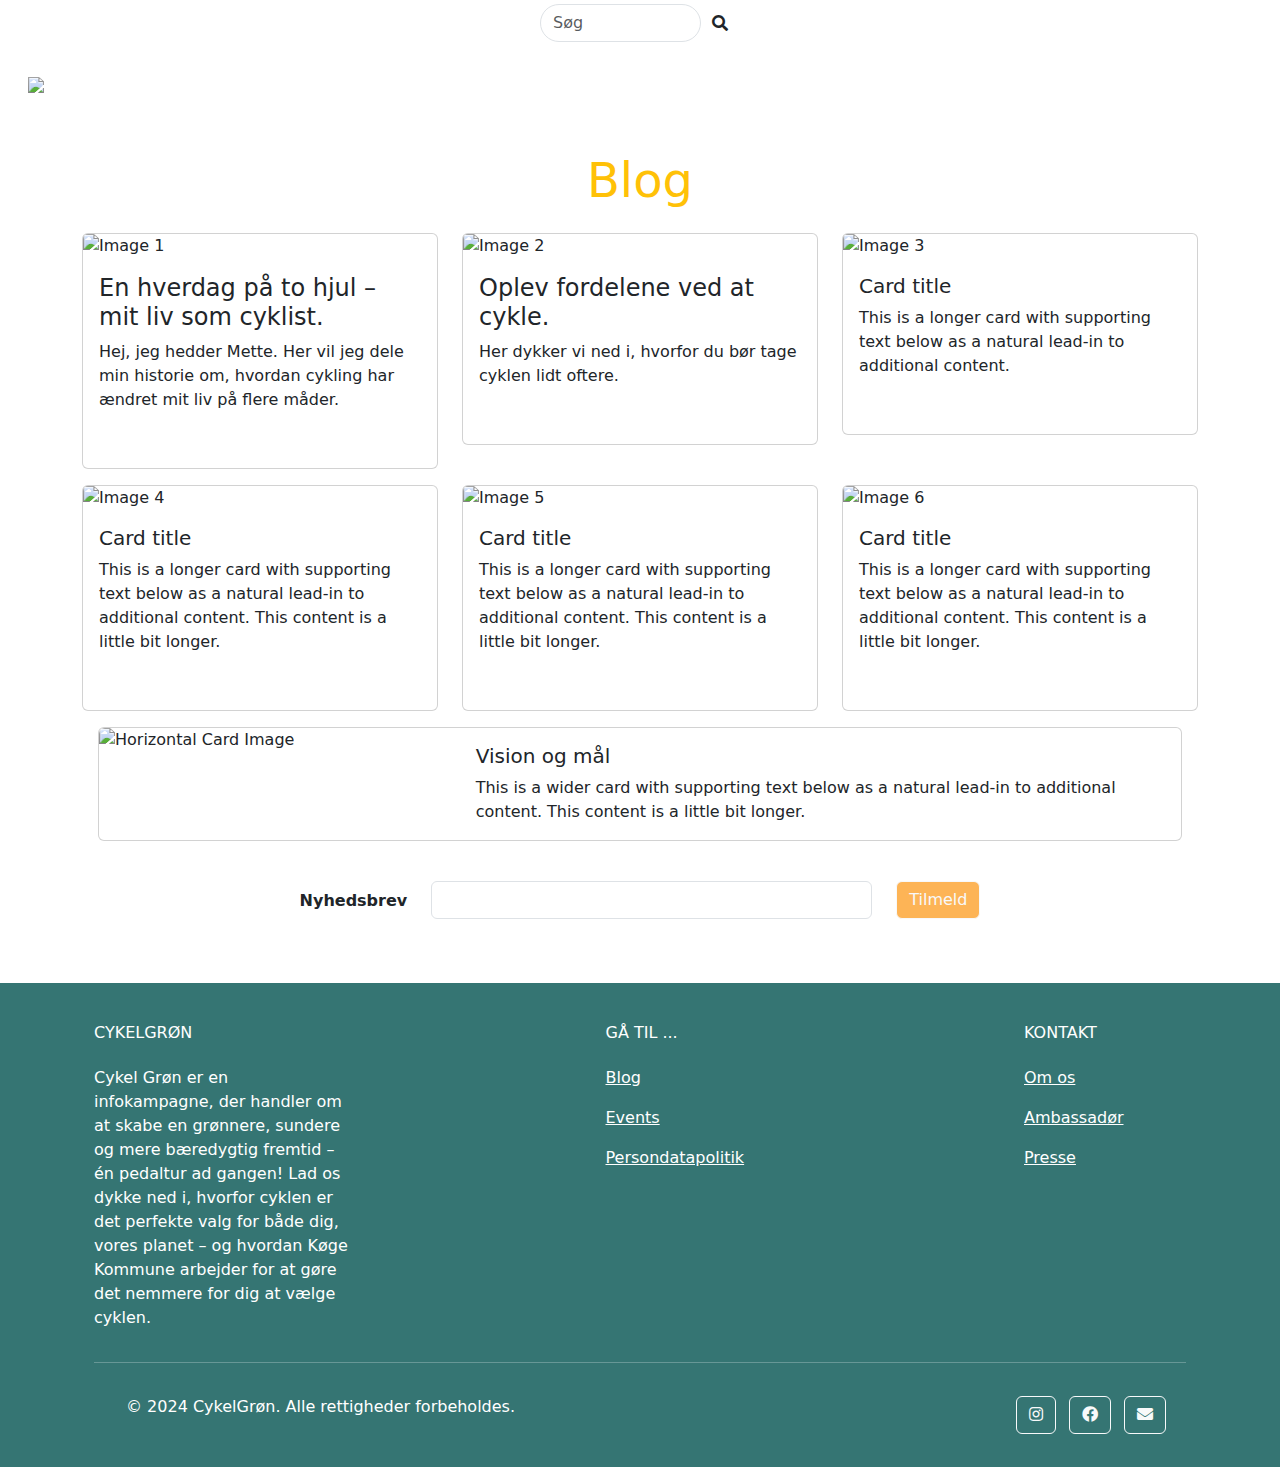
==== blog.html @ de94abfb "Add files via upload" ====
<!DOCTYPE html>
<html lang="da">

<head>
    <meta charset="UTF-8">
    <meta name="viewport" content="width=device-width, initial-scale=1.0">
    <link href="https://cdn.jsdelivr.net/npm/bootstrap@5.3.3/dist/css/bootstrap.min.css" rel="stylesheet"
        integrity="sha384-QWTKZyjpPEjISv5WaRU9OFeRpok6YctnYmDr5pNlyT2bRjXh0JMhjY6hW+ALEwIH" crossorigin="anonymous">
    <link rel="icon" type="image/x-icon" href="images/favicon.ico">
    <script src="https://cdn.jsdelivr.net/npm/bootstrap@5.3.3/dist/js/bootstrap.bundle.min.js"
        integrity="sha384-YvpcrYf0tY3lHB60NNkmXc5s9fDVZLESaAA55NDzOxhy9GkcIdslK1eN7N6jIeHz" crossorigin="anonymous"
        defer></script>
    <link rel="stylesheet" href="https://use.fontawesome.com/releases/v5.7.1/css/all.css">
    <link href="https://fonts.googleapis.com/css2?family=Poppins:wght@400;600&display=swap" rel="stylesheet">
    <link rel="stylesheet" href="style/style.css">
    <title>CykelGrøn</title>
</head>

<body>
    <!--Search button-->
    <div class="input-group rounded m-1 mx-auto" style="width: 200px;">
        <input type="search" class="form-control rounded-pill" placeholder="Søg" aria-label="Search"
            aria-describedby="search-addon">
        <span class="input-group-text border-0 rounded" id="search-addon" style="background-color: #ffffff;">
            <i class="fas fa-search"></i>
        </span>
    </div>
    <!--End of search button-->

    <!--Navbar-->
    <nav class="navbar navbar-expand-sm navbar-dark sticky-top" >
        <div class="container-fluid m-3">
            <a class="navbar-brand" href="index.html"><img src="images/Logo1.png" alt="logo" style="height: 15px;">CykelGrøn</a>
            <button class="navbar-toggler" type="button" data-bs-toggle="collapse" data-bs-target="#mynavbar">
                <span class="navbar-toggler-icon"></span>
            </button>
        </div>

        <div class="collapse navbar-collapse m-3" id="mynavbar">
            <ul class="navbar-nav me-auto">
                <li class="nav-item">
                    <a class="nav-link" href="blog.html">Blog</a>
                </li>
                <li class="nav-item">
                    <a class="nav-link" href="#">Events</a>
                </li>
                <li class="nav-item">
                    <a class="nav-link" href="vision.html">Vision</a>
                </li>
            </ul>
        </div>
    </nav>
    <!--End of navbar-->

   

    <!-- Cards -->
    <h5 class="display-5 text-warning p-3 text-center">Blog</h5>
    <div class="container">
        <div class="row row-cols-1 row-cols-md-3">
            <div class="col mb-3">
                <div class="card">
                    <img src="images/morogbarn.jpg" class="card-img-top" alt="Image 1">
                    <div class="card-body">
                        <h4 class="card-title">En hverdag på to hjul – mit liv som cyklist.</h4>
                        <p class="card-text">Hej, jeg hedder Mette. 
                            Her vil jeg dele min historie om, hvordan cykling har ændret mit liv på 
                            flere måder.</p>
                        <a href="blogpost1.html" class="btn btn-white stretched-link"></a>
                    </div>
                </div>
            </div>
            <div class="col mb-3">
                <div class="card">
                    <img src="images/felleskab.jpg" class="card-img-top" alt="Image 2">
                    <div class="card-body">
                        <h4 class="card-title">Oplev fordelene ved at cykle.</h4>
                        <p class="card-text">Her dykker vi ned i, hvorfor du bør tage cyklen lidt oftere.</p>
                        <a href="blogpost2.html" class="btn btn-white stretched-link"></a>
                    </div>
                </div>
            </div>
            <div class="col">
                <div class="card">
                    <img src="images/veninde.jpg" class="card-img-top" alt="Image 3">
                    <div class="card-body">
                        <h5 class="card-title">Card title</h5>
                        <p class="card-text">This is a longer card with supporting text below as a natural lead-in to
                            additional content.</p>
                        <a href="nyheder1.html" class="btn btn-white stretched-link"></a>

                    </div>
                </div>
            </div>
            <div class="col">
                <div class="card">
                    <img src="images/eventmedbold.jpg" class="card-img-top" alt="Image 4">
                    <div class="card-body">
                        <h5 class="card-title">Card title</h5>
                        <p class="card-text">This is a longer card with supporting text below as a natural lead-in to
                            additional content. This content is a little bit longer.</p>
                        <a href="nyheder1.html" class="btn btn-white stretched-link"></a>

                    </div>
                </div>
            </div>
            <div class="col">
                <div class="card">
                    <img src="images/familie.jpg"
                        class="card-img-top" alt="Image 5">
                    <div class="card-body">
                        <h5 class="card-title">Card title</h5>
                        <p class="card-text">This is a longer card with supporting text below as a natural lead-in to
                            additional content. This content is a little bit longer.</p>
                        <a href="nyheder1.html" class="btn btn-white stretched-link"></a>

                    </div>
                </div>
            </div>
            <div class="col">
                <div class="card">
                    <img src="images/event.jpg" class="card-img-top" alt="Image 6">
                    <div class="card-body">
                        <h5 class="card-title">Card title</h5>
                        <p class="card-text">This is a longer card with supporting text below as a natural lead-in to
                            additional content. This content is a little bit longer.</p>
                        <a href="nyheder1.html" class="btn btn-white stretched-link"></a>

                    </div>
                </div>
            </div>
        </div>

    </div>
    <!-- End of cards-->

    <!-- Horizontal card -->
    <div class="container marketing">
        <div class="m-3">
            <div class="card">
                <div class="row g-0">
                    <div class="col-md-4">
                        <img src="images/natur.png" class="img-fluid rounded" alt="Horizontal Card Image">
                    </div>
                    <div class="col-md-8">
                        <div class="card-body">
                            <h5 class="card-title">Vision og mål</h5>
                            <p class="card-text">This is a wider card with supporting text below as a natural lead-in to
                                additional content. This content is a little bit longer.</p>
                        </div>
                    </div>
                </div>
            </div>
        </div>
    </div>
    <!-- End of horizontal card-->

    <!--Tilmelding container-->

    <!-- Grid container -->
    <div class="container p-4 pb-0 mb-3">
        <form action="#">
            <!--Grid row-->
            <div class="row d-flex justify-content-center">
                <!--Grid column-->
                <div class="col-auto">
                    <p class="pt-2">
                        <strong>Nyhedsbrev</strong>
                    </p>
                </div>
                <!--Grid column-->

                <!--Grid column-->
                <div class="col-md-5 col-12">
                    <!-- Email input -->
                    <div class="form-outline form-white mb-4">
                        <input type="email" id="form5Example2" class="form-control" />
                        <label class="form-label" for="form5Example2"></label>
                    </div>
                </div>
                <!--Grid column-->

                <!--Grid column-->
                <div class="col-auto">
                    <!-- Submit button -->
                    <button type="submit" class="btn btn-outline-light mb-5" style="background-color: #FDB456;">
                        Tilmeld
                    </button>
                </div>
                <!--Grid column-->
            </div>
            <!--Grid row-->
        </form>
    </div>


    <!-- Footer -->
    <footer class="text-center text-lg-start text-white" style="background-color: #357573;">
        <div class="container p-4 pb-0">
            <section>
                <div class="row">
                    <!-- CykelGrøn Sektion -->
                    <div class="col-md-3 col-lg-3 col-xl-3 mt-3">
                        <h6 class="text-uppercase mb-4 font-weight-bold">CykelGrøn</h6>
                        <p>Cykel Grøn er en infokampagne, der handler om at skabe en grønnere, sundere og mere bæredygtig fremtid – én pedaltur ad gangen! Lad os dykke ned i, hvorfor cyklen er det perfekte valg for både dig, vores planet – og hvordan Køge Kommune arbejder for at gøre det nemmere for dig at vælge cyklen.</p>
                    </div>
    
                    <hr class="w-150 clearfix d-md-none">
    
                    <!-- Gå til Sektion -->
                    <div class="col-md-2 col-lg-2 col-xl-2 mx-auto mt-3">
                        <h6 class="text-uppercase mb-4 font-weight-bold">Gå til ...</h6>
                        <p><a href="blog.html" class="text-white">Blog</a></p>
                        <p><a href="#" class="text-white">Events</a></p>
                        <p><a href="#" class="text-white">Persondatapolitik</a></p>
                    </div>
    
                    <hr class="w-150 clearfix d-md-none">
    
                    <!-- Kontakt Sektion -->
                    <div class="col-md-3 col-lg-2 col-xl-2 mt-3">
                        <h6 class="text-uppercase mb-4 font-weight-bold">Kontakt</h6>
                        <p><a href="#" class="text-white">Om os</a></p>
                        <p><a href="#" class="text-white">Ambassadør</a></p>
                        <p><a href="#" class="text-white">Presse</a></p>
                    </div>
                </div>
            </section>
    
            <hr class="my-3">
    
            <section class="p-3 pt-0">
                <div class="row d-flex align-items-center">
                    <!-- Copyright Sektion -->
                    <div class="col-md-7 col-lg-8 text-center text-md-start">
                        <div class="p-3">
                            <p>© 2024 CykelGrøn. Alle rettigheder forbeholdes.</p>
                        </div>
                    </div>
    
                    <!-- Sociale Medier og Kontakt -->
                    <div class="col-md-5 col-lg-4 ml-lg-0 text-center text-md-end">
                        <!-- Instagram -->
                        <a class="btn btn-outline-light btn-floating m-1" href="#" role="button">
                            <i class="fab fa-instagram"></i>
                        </a>
                        <!-- Facebook -->
                        <a class="btn btn-outline-light btn-floating m-1" href="#" role="button"><i class="fab fa-facebook"></i></a>
                        <!-- Email -->
                        <a class="btn btn-outline-light btn-floating m-1" href="#" role="button"><i class="fas fa-envelope"></i></a>
                    </div>
                </div>
            </section>
        </div>
    </footer>
    
    <!-- Footer -->

</body>

</html>
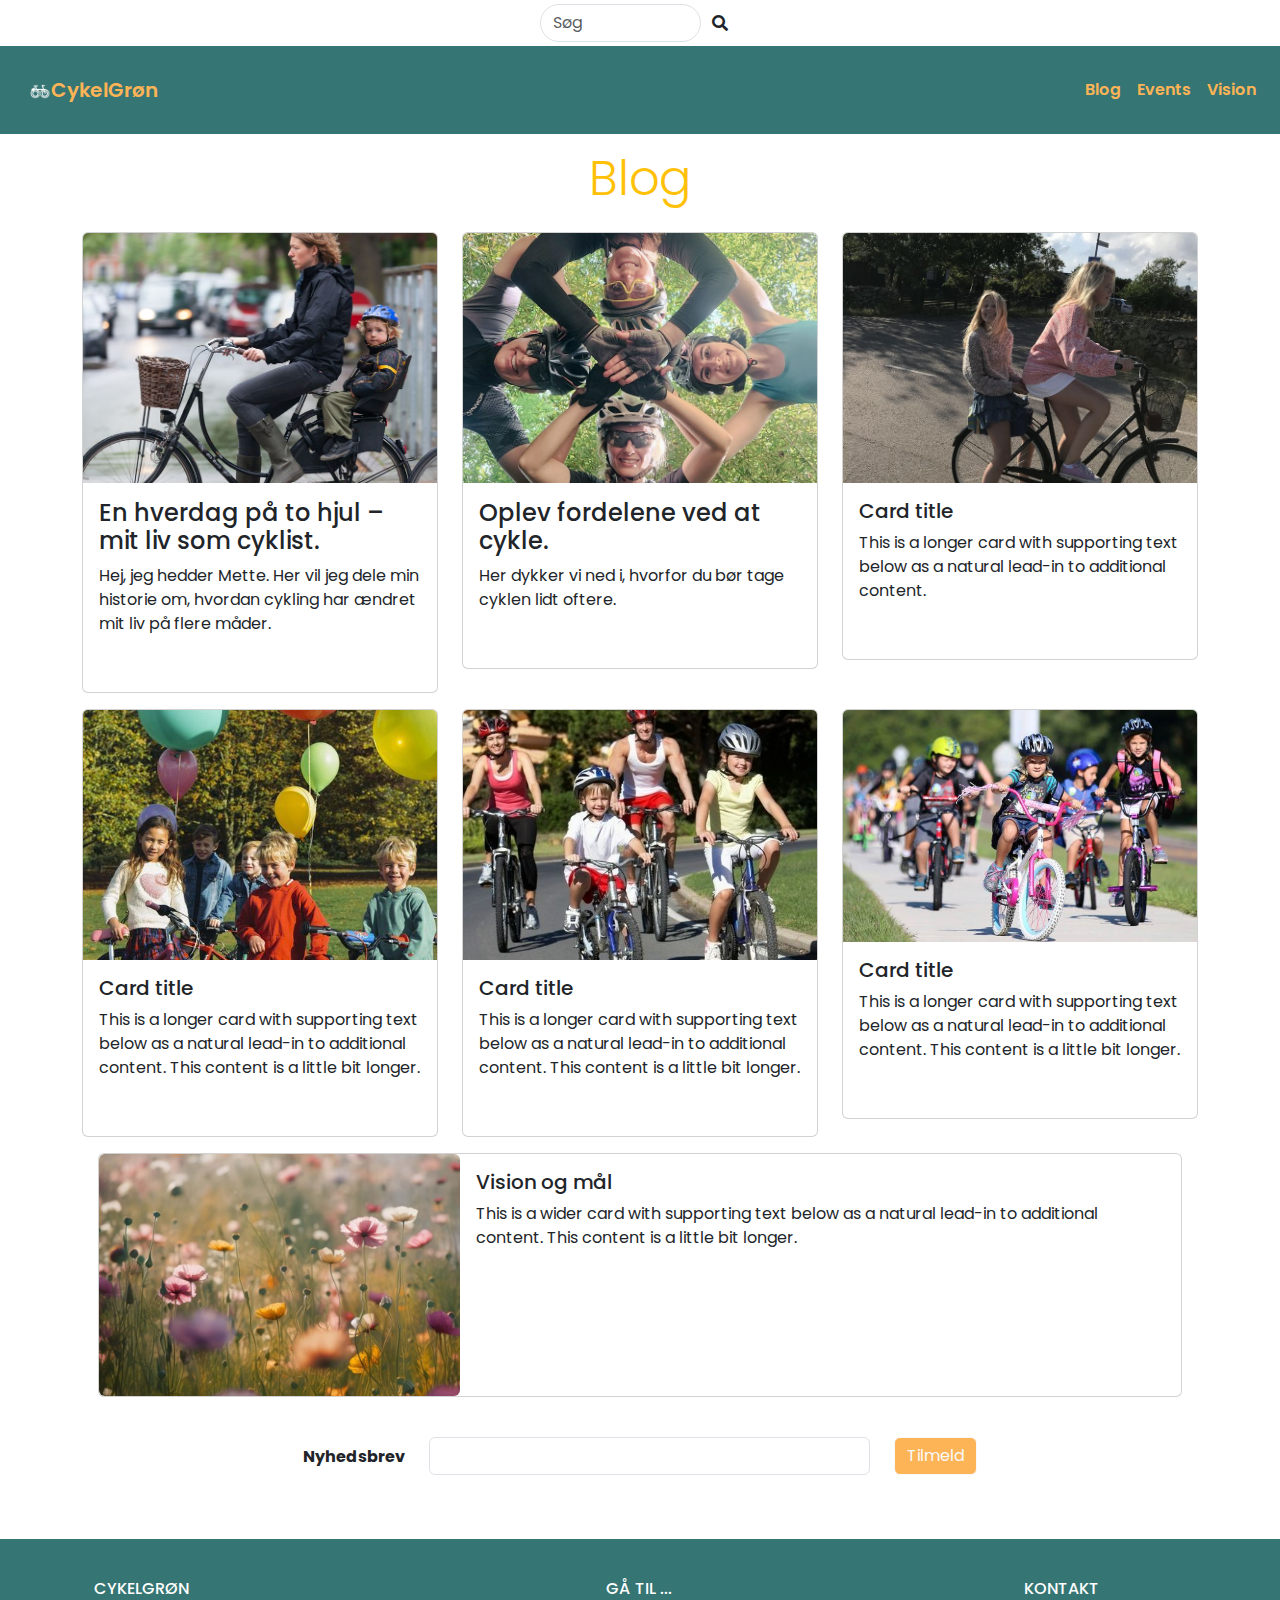
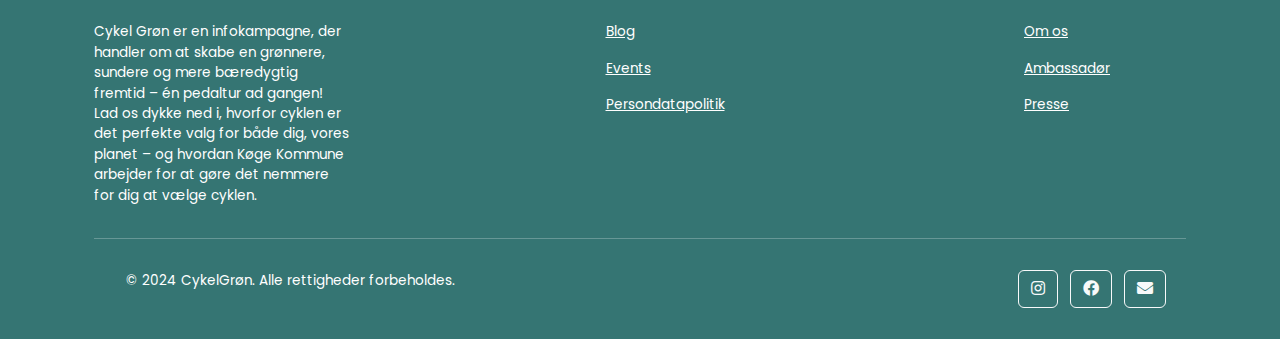
==== commit b2b782c1: "initial commit" ====
--- a/blog.html
+++ b/blog.html
@@ -1,261 +1,261 @@
-<!DOCTYPE html>
-<html lang="da">
-
-<head>
-    <meta charset="UTF-8">
-    <meta name="viewport" content="width=device-width, initial-scale=1.0">
-    <link href="https://cdn.jsdelivr.net/npm/bootstrap@5.3.3/dist/css/bootstrap.min.css" rel="stylesheet"
-        integrity="sha384-QWTKZyjpPEjISv5WaRU9OFeRpok6YctnYmDr5pNlyT2bRjXh0JMhjY6hW+ALEwIH" crossorigin="anonymous">
-    <link rel="icon" type="image/x-icon" href="images/favicon.ico">
-    <script src="https://cdn.jsdelivr.net/npm/bootstrap@5.3.3/dist/js/bootstrap.bundle.min.js"
-        integrity="sha384-YvpcrYf0tY3lHB60NNkmXc5s9fDVZLESaAA55NDzOxhy9GkcIdslK1eN7N6jIeHz" crossorigin="anonymous"
-        defer></script>
-    <link rel="stylesheet" href="https://use.fontawesome.com/releases/v5.7.1/css/all.css">
-    <link href="https://fonts.googleapis.com/css2?family=Poppins:wght@400;600&display=swap" rel="stylesheet">
-    <link rel="stylesheet" href="style/style.css">
-    <title>CykelGrøn</title>
-</head>
-
-<body>
-    <!--Search button-->
-    <div class="input-group rounded m-1 mx-auto" style="width: 200px;">
-        <input type="search" class="form-control rounded-pill" placeholder="Søg" aria-label="Search"
-            aria-describedby="search-addon">
-        <span class="input-group-text border-0 rounded" id="search-addon" style="background-color: #ffffff;">
-            <i class="fas fa-search"></i>
-        </span>
-    </div>
-    <!--End of search button-->
-
-    <!--Navbar-->
-    <nav class="navbar navbar-expand-sm navbar-dark sticky-top" >
-        <div class="container-fluid m-3">
-            <a class="navbar-brand" href="index.html"><img src="images/Logo1.png" alt="logo" style="height: 15px;">CykelGrøn</a>
-            <button class="navbar-toggler" type="button" data-bs-toggle="collapse" data-bs-target="#mynavbar">
-                <span class="navbar-toggler-icon"></span>
-            </button>
-        </div>
-
-        <div class="collapse navbar-collapse m-3" id="mynavbar">
-            <ul class="navbar-nav me-auto">
-                <li class="nav-item">
-                    <a class="nav-link" href="blog.html">Blog</a>
-                </li>
-                <li class="nav-item">
-                    <a class="nav-link" href="#">Events</a>
-                </li>
-                <li class="nav-item">
-                    <a class="nav-link" href="vision.html">Vision</a>
-                </li>
-            </ul>
-        </div>
-    </nav>
-    <!--End of navbar-->
-
-   
-
-    <!-- Cards -->
-    <h5 class="display-5 text-warning p-3 text-center">Blog</h5>
-    <div class="container">
-        <div class="row row-cols-1 row-cols-md-3">
-            <div class="col mb-3">
-                <div class="card">
-                    <img src="images/morogbarn.jpg" class="card-img-top" alt="Image 1">
-                    <div class="card-body">
-                        <h4 class="card-title">En hverdag på to hjul – mit liv som cyklist.</h4>
-                        <p class="card-text">Hej, jeg hedder Mette. 
-                            Her vil jeg dele min historie om, hvordan cykling har ændret mit liv på 
-                            flere måder.</p>
-                        <a href="blogpost1.html" class="btn btn-white stretched-link"></a>
-                    </div>
-                </div>
-            </div>
-            <div class="col mb-3">
-                <div class="card">
-                    <img src="images/felleskab.jpg" class="card-img-top" alt="Image 2">
-                    <div class="card-body">
-                        <h4 class="card-title">Oplev fordelene ved at cykle.</h4>
-                        <p class="card-text">Her dykker vi ned i, hvorfor du bør tage cyklen lidt oftere.</p>
-                        <a href="blogpost2.html" class="btn btn-white stretched-link"></a>
-                    </div>
-                </div>
-            </div>
-            <div class="col">
-                <div class="card">
-                    <img src="images/veninde.jpg" class="card-img-top" alt="Image 3">
-                    <div class="card-body">
-                        <h5 class="card-title">Card title</h5>
-                        <p class="card-text">This is a longer card with supporting text below as a natural lead-in to
-                            additional content.</p>
-                        <a href="nyheder1.html" class="btn btn-white stretched-link"></a>
-
-                    </div>
-                </div>
-            </div>
-            <div class="col">
-                <div class="card">
-                    <img src="images/eventmedbold.jpg" class="card-img-top" alt="Image 4">
-                    <div class="card-body">
-                        <h5 class="card-title">Card title</h5>
-                        <p class="card-text">This is a longer card with supporting text below as a natural lead-in to
-                            additional content. This content is a little bit longer.</p>
-                        <a href="nyheder1.html" class="btn btn-white stretched-link"></a>
-
-                    </div>
-                </div>
-            </div>
-            <div class="col">
-                <div class="card">
-                    <img src="images/familie.jpg"
-                        class="card-img-top" alt="Image 5">
-                    <div class="card-body">
-                        <h5 class="card-title">Card title</h5>
-                        <p class="card-text">This is a longer card with supporting text below as a natural lead-in to
-                            additional content. This content is a little bit longer.</p>
-                        <a href="nyheder1.html" class="btn btn-white stretched-link"></a>
-
-                    </div>
-                </div>
-            </div>
-            <div class="col">
-                <div class="card">
-                    <img src="images/event.jpg" class="card-img-top" alt="Image 6">
-                    <div class="card-body">
-                        <h5 class="card-title">Card title</h5>
-                        <p class="card-text">This is a longer card with supporting text below as a natural lead-in to
-                            additional content. This content is a little bit longer.</p>
-                        <a href="nyheder1.html" class="btn btn-white stretched-link"></a>
-
-                    </div>
-                </div>
-            </div>
-        </div>
-
-    </div>
-    <!-- End of cards-->
-
-    <!-- Horizontal card -->
-    <div class="container marketing">
-        <div class="m-3">
-            <div class="card">
-                <div class="row g-0">
-                    <div class="col-md-4">
-                        <img src="images/natur.png" class="img-fluid rounded" alt="Horizontal Card Image">
-                    </div>
-                    <div class="col-md-8">
-                        <div class="card-body">
-                            <h5 class="card-title">Vision og mål</h5>
-                            <p class="card-text">This is a wider card with supporting text below as a natural lead-in to
-                                additional content. This content is a little bit longer.</p>
-                        </div>
-                    </div>
-                </div>
-            </div>
-        </div>
-    </div>
-    <!-- End of horizontal card-->
-
-    <!--Tilmelding container-->
-
-    <!-- Grid container -->
-    <div class="container p-4 pb-0 mb-3">
-        <form action="#">
-            <!--Grid row-->
-            <div class="row d-flex justify-content-center">
-                <!--Grid column-->
-                <div class="col-auto">
-                    <p class="pt-2">
-                        <strong>Nyhedsbrev</strong>
-                    </p>
-                </div>
-                <!--Grid column-->
-
-                <!--Grid column-->
-                <div class="col-md-5 col-12">
-                    <!-- Email input -->
-                    <div class="form-outline form-white mb-4">
-                        <input type="email" id="form5Example2" class="form-control" />
-                        <label class="form-label" for="form5Example2"></label>
-                    </div>
-                </div>
-                <!--Grid column-->
-
-                <!--Grid column-->
-                <div class="col-auto">
-                    <!-- Submit button -->
-                    <button type="submit" class="btn btn-outline-light mb-5" style="background-color: #FDB456;">
-                        Tilmeld
-                    </button>
-                </div>
-                <!--Grid column-->
-            </div>
-            <!--Grid row-->
-        </form>
-    </div>
-
-
-    <!-- Footer -->
-    <footer class="text-center text-lg-start text-white" style="background-color: #357573;">
-        <div class="container p-4 pb-0">
-            <section>
-                <div class="row">
-                    <!-- CykelGrøn Sektion -->
-                    <div class="col-md-3 col-lg-3 col-xl-3 mt-3">
-                        <h6 class="text-uppercase mb-4 font-weight-bold">CykelGrøn</h6>
-                        <p>Cykel Grøn er en infokampagne, der handler om at skabe en grønnere, sundere og mere bæredygtig fremtid – én pedaltur ad gangen! Lad os dykke ned i, hvorfor cyklen er det perfekte valg for både dig, vores planet – og hvordan Køge Kommune arbejder for at gøre det nemmere for dig at vælge cyklen.</p>
-                    </div>
-    
-                    <hr class="w-150 clearfix d-md-none">
-    
-                    <!-- Gå til Sektion -->
-                    <div class="col-md-2 col-lg-2 col-xl-2 mx-auto mt-3">
-                        <h6 class="text-uppercase mb-4 font-weight-bold">Gå til ...</h6>
-                        <p><a href="blog.html" class="text-white">Blog</a></p>
-                        <p><a href="#" class="text-white">Events</a></p>
-                        <p><a href="#" class="text-white">Persondatapolitik</a></p>
-                    </div>
-    
-                    <hr class="w-150 clearfix d-md-none">
-    
-                    <!-- Kontakt Sektion -->
-                    <div class="col-md-3 col-lg-2 col-xl-2 mt-3">
-                        <h6 class="text-uppercase mb-4 font-weight-bold">Kontakt</h6>
-                        <p><a href="#" class="text-white">Om os</a></p>
-                        <p><a href="#" class="text-white">Ambassadør</a></p>
-                        <p><a href="#" class="text-white">Presse</a></p>
-                    </div>
-                </div>
-            </section>
-    
-            <hr class="my-3">
-    
-            <section class="p-3 pt-0">
-                <div class="row d-flex align-items-center">
-                    <!-- Copyright Sektion -->
-                    <div class="col-md-7 col-lg-8 text-center text-md-start">
-                        <div class="p-3">
-                            <p>© 2024 CykelGrøn. Alle rettigheder forbeholdes.</p>
-                        </div>
-                    </div>
-    
-                    <!-- Sociale Medier og Kontakt -->
-                    <div class="col-md-5 col-lg-4 ml-lg-0 text-center text-md-end">
-                        <!-- Instagram -->
-                        <a class="btn btn-outline-light btn-floating m-1" href="#" role="button">
-                            <i class="fab fa-instagram"></i>
-                        </a>
-                        <!-- Facebook -->
-                        <a class="btn btn-outline-light btn-floating m-1" href="#" role="button"><i class="fab fa-facebook"></i></a>
-                        <!-- Email -->
-                        <a class="btn btn-outline-light btn-floating m-1" href="#" role="button"><i class="fas fa-envelope"></i></a>
-                    </div>
-                </div>
-            </section>
-        </div>
-    </footer>
-    
-    <!-- Footer -->
-
-</body>
-
+<!DOCTYPE html>
+<html lang="da">
+
+<head>
+    <meta charset="UTF-8">
+    <meta name="viewport" content="width=device-width, initial-scale=1.0">
+    <link href="https://cdn.jsdelivr.net/npm/bootstrap@5.3.3/dist/css/bootstrap.min.css" rel="stylesheet"
+        integrity="sha384-QWTKZyjpPEjISv5WaRU9OFeRpok6YctnYmDr5pNlyT2bRjXh0JMhjY6hW+ALEwIH" crossorigin="anonymous">
+    <link rel="icon" type="image/x-icon" href="images/favicon.ico">
+    <script src="https://cdn.jsdelivr.net/npm/bootstrap@5.3.3/dist/js/bootstrap.bundle.min.js"
+        integrity="sha384-YvpcrYf0tY3lHB60NNkmXc5s9fDVZLESaAA55NDzOxhy9GkcIdslK1eN7N6jIeHz" crossorigin="anonymous"
+        defer></script>
+    <link rel="stylesheet" href="https://use.fontawesome.com/releases/v5.7.1/css/all.css">
+    <link href="https://fonts.googleapis.com/css2?family=Poppins:wght@400;600&display=swap" rel="stylesheet">
+    <link rel="stylesheet" href="style/style.css">
+    <title>CykelGrøn</title>
+</head>
+
+<body>
+    <!--Search button-->
+    <div class="input-group rounded m-1 mx-auto" style="width: 200px;">
+        <input type="search" class="form-control rounded-pill" placeholder="Søg" aria-label="Search"
+            aria-describedby="search-addon">
+        <span class="input-group-text border-0 rounded" id="search-addon" style="background-color: #ffffff;">
+            <i class="fas fa-search"></i>
+        </span>
+    </div>
+    <!--End of search button-->
+
+    <!--Navbar-->
+    <nav class="navbar navbar-expand-sm navbar-dark sticky-top" >
+        <div class="container-fluid m-3">
+            <a class="navbar-brand" href="index.html"><img src="images/Logo1.png" alt="logo" style="height: 15px;">CykelGrøn</a>
+            <button class="navbar-toggler" type="button" data-bs-toggle="collapse" data-bs-target="#mynavbar">
+                <span class="navbar-toggler-icon"></span>
+            </button>
+        </div>
+
+        <div class="collapse navbar-collapse m-3" id="mynavbar">
+            <ul class="navbar-nav me-auto">
+                <li class="nav-item">
+                    <a class="nav-link" href="blog.html">Blog</a>
+                </li>
+                <li class="nav-item">
+                    <a class="nav-link" href="#">Events</a>
+                </li>
+                <li class="nav-item">
+                    <a class="nav-link" href="vision.html">Vision</a>
+                </li>
+            </ul>
+        </div>
+    </nav>
+    <!--End of navbar-->
+
+   
+
+    <!-- Cards -->
+    <h5 class="display-5 text-warning p-3 text-center">Blog</h5>
+    <div class="container">
+        <div class="row row-cols-1 row-cols-md-3">
+            <div class="col mb-3">
+                <div class="card">
+                    <img src="images/morogbarn.jpg" class="card-img-top" alt="Image 1">
+                    <div class="card-body">
+                        <h4 class="card-title">En hverdag på to hjul – mit liv som cyklist.</h4>
+                        <p class="card-text">Hej, jeg hedder Mette. 
+                            Her vil jeg dele min historie om, hvordan cykling har ændret mit liv på 
+                            flere måder.</p>
+                        <a href="blogpost1.html" class="btn btn-white stretched-link"></a>
+                    </div>
+                </div>
+            </div>
+            <div class="col mb-3">
+                <div class="card">
+                    <img src="images/felleskab.jpg" class="card-img-top" alt="Image 2">
+                    <div class="card-body">
+                        <h4 class="card-title">Oplev fordelene ved at cykle.</h4>
+                        <p class="card-text">Her dykker vi ned i, hvorfor du bør tage cyklen lidt oftere.</p>
+                        <a href="blogpost2.html" class="btn btn-white stretched-link"></a>
+                    </div>
+                </div>
+            </div>
+            <div class="col">
+                <div class="card">
+                    <img src="images/veninde.jpg" class="card-img-top" alt="Image 3">
+                    <div class="card-body">
+                        <h5 class="card-title">Card title</h5>
+                        <p class="card-text">This is a longer card with supporting text below as a natural lead-in to
+                            additional content.</p>
+                        <a href="nyheder1.html" class="btn btn-white stretched-link"></a>
+
+                    </div>
+                </div>
+            </div>
+            <div class="col">
+                <div class="card">
+                    <img src="images/eventmedbold.jpg" class="card-img-top" alt="Image 4">
+                    <div class="card-body">
+                        <h5 class="card-title">Card title</h5>
+                        <p class="card-text">This is a longer card with supporting text below as a natural lead-in to
+                            additional content. This content is a little bit longer.</p>
+                        <a href="nyheder1.html" class="btn btn-white stretched-link"></a>
+
+                    </div>
+                </div>
+            </div>
+            <div class="col">
+                <div class="card">
+                    <img src="images/familie.jpg"
+                        class="card-img-top" alt="Image 5">
+                    <div class="card-body">
+                        <h5 class="card-title">Card title</h5>
+                        <p class="card-text">This is a longer card with supporting text below as a natural lead-in to
+                            additional content. This content is a little bit longer.</p>
+                        <a href="nyheder1.html" class="btn btn-white stretched-link"></a>
+
+                    </div>
+                </div>
+            </div>
+            <div class="col">
+                <div class="card">
+                    <img src="images/event.jpg" class="card-img-top" alt="Image 6">
+                    <div class="card-body">
+                        <h5 class="card-title">Card title</h5>
+                        <p class="card-text">This is a longer card with supporting text below as a natural lead-in to
+                            additional content. This content is a little bit longer.</p>
+                        <a href="nyheder1.html" class="btn btn-white stretched-link"></a>
+
+                    </div>
+                </div>
+            </div>
+        </div>
+
+    </div>
+    <!-- End of cards-->
+
+    <!-- Horizontal card -->
+    <div class="container marketing">
+        <div class="m-3">
+            <div class="card">
+                <div class="row g-0">
+                    <div class="col-md-4">
+                        <img src="images/natur.png" class="img-fluid rounded" alt="Horizontal Card Image">
+                    </div>
+                    <div class="col-md-8">
+                        <div class="card-body">
+                            <h5 class="card-title">Vision og mål</h5>
+                            <p class="card-text">This is a wider card with supporting text below as a natural lead-in to
+                                additional content. This content is a little bit longer.</p>
+                        </div>
+                    </div>
+                </div>
+            </div>
+        </div>
+    </div>
+    <!-- End of horizontal card-->
+
+    <!--Tilmelding container-->
+
+    <!-- Grid container -->
+    <div class="container p-4 pb-0 mb-3">
+        <form action="#">
+            <!--Grid row-->
+            <div class="row d-flex justify-content-center">
+                <!--Grid column-->
+                <div class="col-auto">
+                    <p class="pt-2">
+                        <strong>Nyhedsbrev</strong>
+                    </p>
+                </div>
+                <!--Grid column-->
+
+                <!--Grid column-->
+                <div class="col-md-5 col-12">
+                    <!-- Email input -->
+                    <div class="form-outline form-white mb-4">
+                        <input type="email" id="form5Example2" class="form-control" />
+                        <label class="form-label" for="form5Example2"></label>
+                    </div>
+                </div>
+                <!--Grid column-->
+
+                <!--Grid column-->
+                <div class="col-auto">
+                    <!-- Submit button -->
+                    <button type="submit" class="btn btn-outline-light mb-5" style="background-color: #FDB456;">
+                        Tilmeld
+                    </button>
+                </div>
+                <!--Grid column-->
+            </div>
+            <!--Grid row-->
+        </form>
+    </div>
+
+
+    <!-- Footer -->
+    <footer class="text-center text-lg-start text-white" style="background-color: #357573;">
+        <div class="container p-4 pb-0">
+            <section>
+                <div class="row">
+                    <!-- CykelGrøn Sektion -->
+                    <div class="col-md-3 col-lg-3 col-xl-3 mt-3">
+                        <h6 class="text-uppercase mb-4 font-weight-bold">CykelGrøn</h6>
+                        <p>Cykel Grøn er en infokampagne, der handler om at skabe en grønnere, sundere og mere bæredygtig fremtid – én pedaltur ad gangen! Lad os dykke ned i, hvorfor cyklen er det perfekte valg for både dig, vores planet – og hvordan Køge Kommune arbejder for at gøre det nemmere for dig at vælge cyklen.</p>
+                    </div>
+    
+                    <hr class="w-150 clearfix d-md-none">
+    
+                    <!-- Gå til Sektion -->
+                    <div class="col-md-2 col-lg-2 col-xl-2 mx-auto mt-3">
+                        <h6 class="text-uppercase mb-4 font-weight-bold">Gå til ...</h6>
+                        <p><a href="blog.html" class="text-white">Blog</a></p>
+                        <p><a href="#" class="text-white">Events</a></p>
+                        <p><a href="#" class="text-white">Persondatapolitik</a></p>
+                    </div>
+    
+                    <hr class="w-150 clearfix d-md-none">
+    
+                    <!-- Kontakt Sektion -->
+                    <div class="col-md-3 col-lg-2 col-xl-2 mt-3">
+                        <h6 class="text-uppercase mb-4 font-weight-bold">Kontakt</h6>
+                        <p><a href="#" class="text-white">Om os</a></p>
+                        <p><a href="#" class="text-white">Ambassadør</a></p>
+                        <p><a href="#" class="text-white">Presse</a></p>
+                    </div>
+                </div>
+            </section>
+    
+            <hr class="my-3">
+    
+            <section class="p-3 pt-0">
+                <div class="row d-flex align-items-center">
+                    <!-- Copyright Sektion -->
+                    <div class="col-md-7 col-lg-8 text-center text-md-start">
+                        <div class="p-3">
+                            <p>© 2024 CykelGrøn. Alle rettigheder forbeholdes.</p>
+                        </div>
+                    </div>
+    
+                    <!-- Sociale Medier og Kontakt -->
+                    <div class="col-md-5 col-lg-4 ml-lg-0 text-center text-md-end">
+                        <!-- Instagram -->
+                        <a class="btn btn-outline-light btn-floating m-1" href="#" role="button">
+                            <i class="fab fa-instagram"></i>
+                        </a>
+                        <!-- Facebook -->
+                        <a class="btn btn-outline-light btn-floating m-1" href="#" role="button"><i class="fab fa-facebook"></i></a>
+                        <!-- Email -->
+                        <a class="btn btn-outline-light btn-floating m-1" href="#" role="button"><i class="fas fa-envelope"></i></a>
+                    </div>
+                </div>
+            </section>
+        </div>
+    </footer>
+    
+    <!-- Footer -->
+
+</body>
+
 </html>--- a/style/style.css
+++ b/style/style.css
@@ -0,0 +1,50 @@
+*{
+    border: none;
+    font-family: 'Poppins', sans-serif;
+    
+}
+
+nav{
+    background-color: rgba(53, 117, 115, 1);
+}
+
+nav.navbar a {
+    color: #FDB456; /* Replace with your desired font color */
+    font-weight: 600;
+}
+nav.navbar a:hover {
+    color: #f2f2f1; /* Optional: Hover effect */
+}
+h1{
+    font-weight: 800;
+}
+
+#event{
+    background-color: rgba(6, 6, 6, 0.397);
+    width: 500px;
+    padding: 25px;
+    border-radius: 15px;
+}
+
+.card-img-top {
+    width: 100%;
+    height: auto; /* Maintains aspect ratio */
+    max-height: 250px; /* Set a maximum height */
+    object-fit: cover; /* Ensures the image covers the area without stretching */
+}
+
+footer {
+    font-size: 0.85rem; /* Decrease the font size */
+}
+
+footer h6 {
+    font-size: 1rem; /* Slightly larger font size for headings */
+}
+
+footer p, footer a {
+    font-size: 0.85rem; /* Reduce the font size of paragraphs and links */
+}
+ h3.section-title {
+    font-weight: 600;
+    font-size: 1rem;
+ }